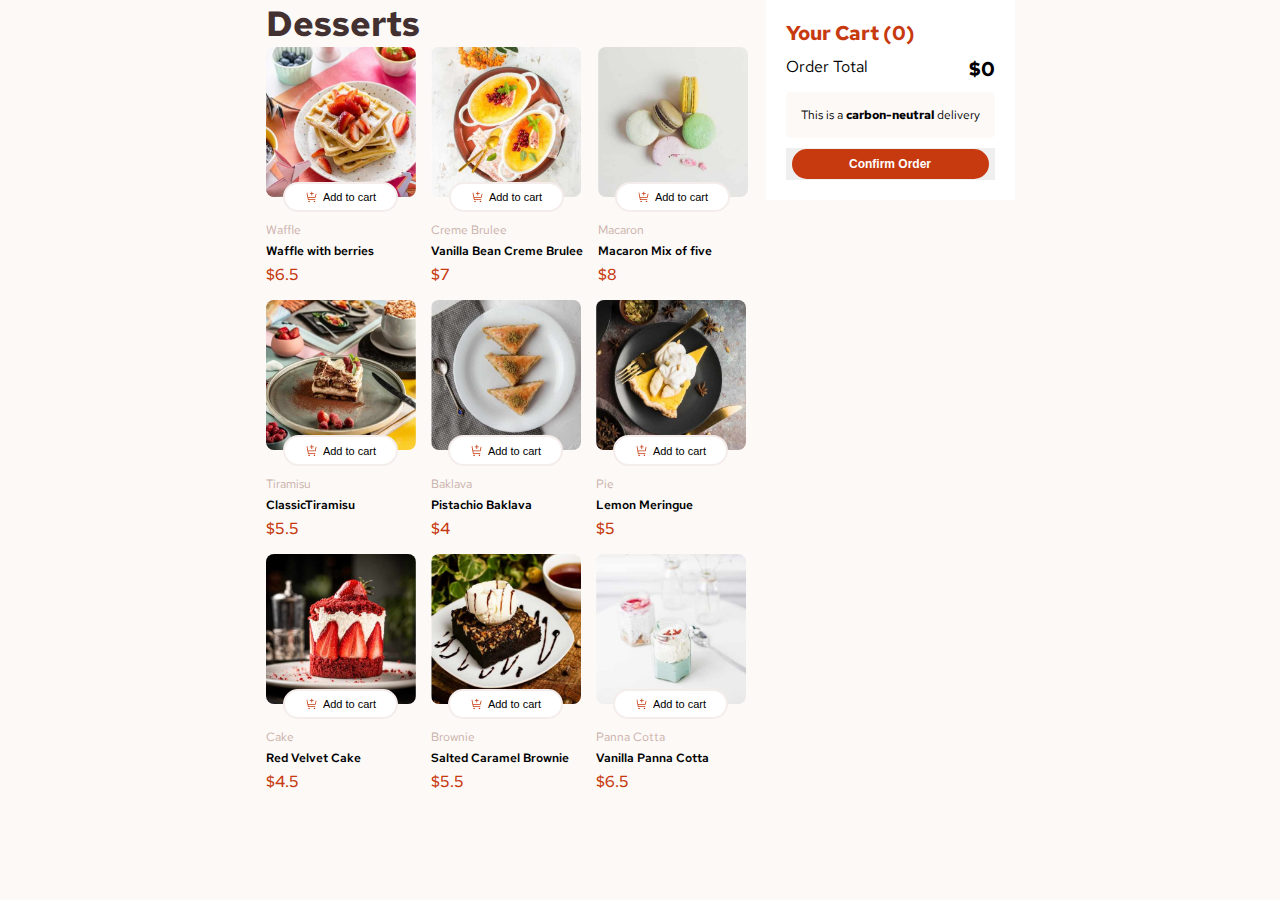
==== index.html @ 432cec5f "initial commit" ====
<!DOCTYPE html>
<html lang="en">
  <head>
    <meta charset="UTF-8" />
    <meta name="viewport" content="width=device-width, initial-scale=1.0" />
    <title>Responsive Layout</title>
    <link rel="stylesheet" href="style.css" />
  </head>
  <body>
    <div class="container">
      <div class="arrangement">
        <div class="image-container">
          <div class="desserts"><h3>Desserts</h3></div>
          <div class="images" id="productList"></div>
        </div>
        <div class="cart">
          <div id="heading">
            <h4>Your Cart <span id="cartQuantity"></span></h4>
          </div>
          <div id="cartList"></div>
          <div id="price">
            <div><p>Order Total</p></div>
            <div><p id="dollar">$46.50</p></div>
          </div>

          <div id="delivery">
            <p>This is a <span id="bold">carbon-neutral</span> delivery</p>
          </div>
          <button id="Confirm">
            <p class="order">Confirm Order</p>
          </button>
        </div>
      </div>
    </div>
    <div class="modal hide">
      <div class="modalContainer">
        <button id="closeModal">
          <img src="images/icon-order-confirmed.svg" alt="" />
        </button>
        <h1>Order Confirmed!</h1>
        <p>We hope you enjoy your food!</p>
        <div id="orderContent"></div>
        <div><button id="newOrder">Start New Order</button></div>
      </div>
    </div>
  </body>
  <script src="script.js"></script>
</html>
---- style.css ----
@import url("https://fonts.googleapis.com/css2?family=Red+Hat+Text:ital,wght@0,300..700;1,300..700&display=swap");

body {
  background-color: hsl(20, 50%, 98%);
  font-family: "Red Hat Text", sans-serif;
  position: relative;
}
.modal{
    position: absolute;
    background-color: rgb(0 0 0 /60%);
    width: 100%;
    height: 100vh;
    top: 0;
    display: flex;
    justify-content: center;
    align-items: center;

    
}
.modalContainer{
    background-color: #fff;
    padding: 8px;
    border-radius: 8px;
    width: 500px;
}
.hide{
    display: none;
}
#Confirm{
    width: 100%;
    border: none;
    cursor: pointer;
}
.desserts {
  font-family: "Red Hat Text", sans-serif;
  color: rgb(67, 49, 49);
  font-size: 30px;
  font-weight: 800;
}
#closeModal{
    background-color: transparent;
    border: none;
    cursor: pointer;
    
}
.images {
  display: flex;
  flex-wrap: wrap;
  width: 500px;
  gap: 15px;
}

.border {
  border: hsl(14, 86%, 42%) solid 2px;
}
img {
  border-radius: 8px;
}
.snack {
  font-weight: 400;
  color: hsl(14, 25%, 72%);
  font-size: 12px;
}
.dessert-name {
  font-weight: 600;
  font-size: 12px;
}
.amount {
  font-weight: 500;
  color: hsl(14, 86%, 42%);
  font-family: red hat text;
}
.cart {
  background-color: #fff;
  padding: 20px;
  height: fit-content;
}
#heading {
  color: hsl(14, 86%, 42%);
  font-weight: bold;
  font-size: 20px;
  margin-bottom: 10px;
}
.item-name {
  font-weight: 600;
}
.item {
  padding: 5px;
}
.repeat {
  color: hsl(14, 86%, 42%);
}
.arrangement {
  display: flex;
  justify-content: space-around;
}

.container {
  display: flex;
  justify-content: center;
  align-items: center;
  /* height: 100vh; */
}

.image-container {
  justify-content: center;
}
#delivery {
  background-color: hsl(20, 50%, 98%);
  padding: 15px;
  margin: 10px 0;
  border-radius: 5px;
  font-size: 12px;
}
#bold {
  font-weight: bold;
}
.description {
  display: flex;
  flex-direction: column;
  gap: 5px;
}

* {
  box-sizing: border-box;
  margin: 0;
}
.order {
  background-color: hsl(14, 86%, 42%);
  padding: 8px 0;
  border-radius: 15px;
  font-weight: 600;
  color: #fff;
  font-size: 12px;
  text-align: center;
}
#newOrder{
    background-color: hsl(14, 86%, 42%);
    padding: 8px 0;
    cursor: pointer;
    border-radius: 15px;
    font-weight: 600;
    color: #fff;
    text-align: center;
}
#price {
  display: flex;
  justify-content: space-between;
}
#dollar {
  font-weight: bold;
  font-size: 20px;
}
.product {
  display: flex;
  flex-direction: column;
}
.product > button {
  /* width: 100px; */
  padding: 7px 20px 7px 20px;
  margin: -10% auto 10px auto;
  border-radius: 50px;
  border: hsl(13, 31%, 94%) solid 2px;
  font-size: 11px;
  background-color: #fff;
  display: flex;
  align-items: center;
  justify-content: center;
  gap: 5px;
  cursor: pointer;
}
.cartProduct {
  display: flex;
  justify-content: space-between;
  align-items: center;
}
.cartProduct > button {
  border: 1px solid #caafa7;
  background-color: transparent;
  border-radius: 100%;
  height: 15px;
  width: 15px;
  cursor: pointer;
}

.modalProductContent > img{
    height: 50px;
    width: 50px;

}
.modalProductContainer, .modalProductContent, #orderContent, .modalTotalPrice{
    display: flex;
}
.modalProductContainer, .modalTotalPrice{
    justify-content: space-between;
    
}
#orderContent{
    padding: 8px;
    flex-direction: column;
    gap: 20px;
    
}
.modalProductContent{
    gap: 8px;
}



/* .icon{
    display: flex;
  
} */
@media (max-width: 480px) {
  .arrangement {
    flex-direction: column;
    width: 100%;
  }
  /* .container{
       
    } */
  .flex {
    flex-direction: column;
    gap: 8px;
  }
  .dessert-image {
    width: auto;
    object-fit: cover;
    height: 30vh;
  }
  .product > button {
    margin: -5% auto 10px auto;
    padding: 15px 0;
    width: 50%;
  }
}
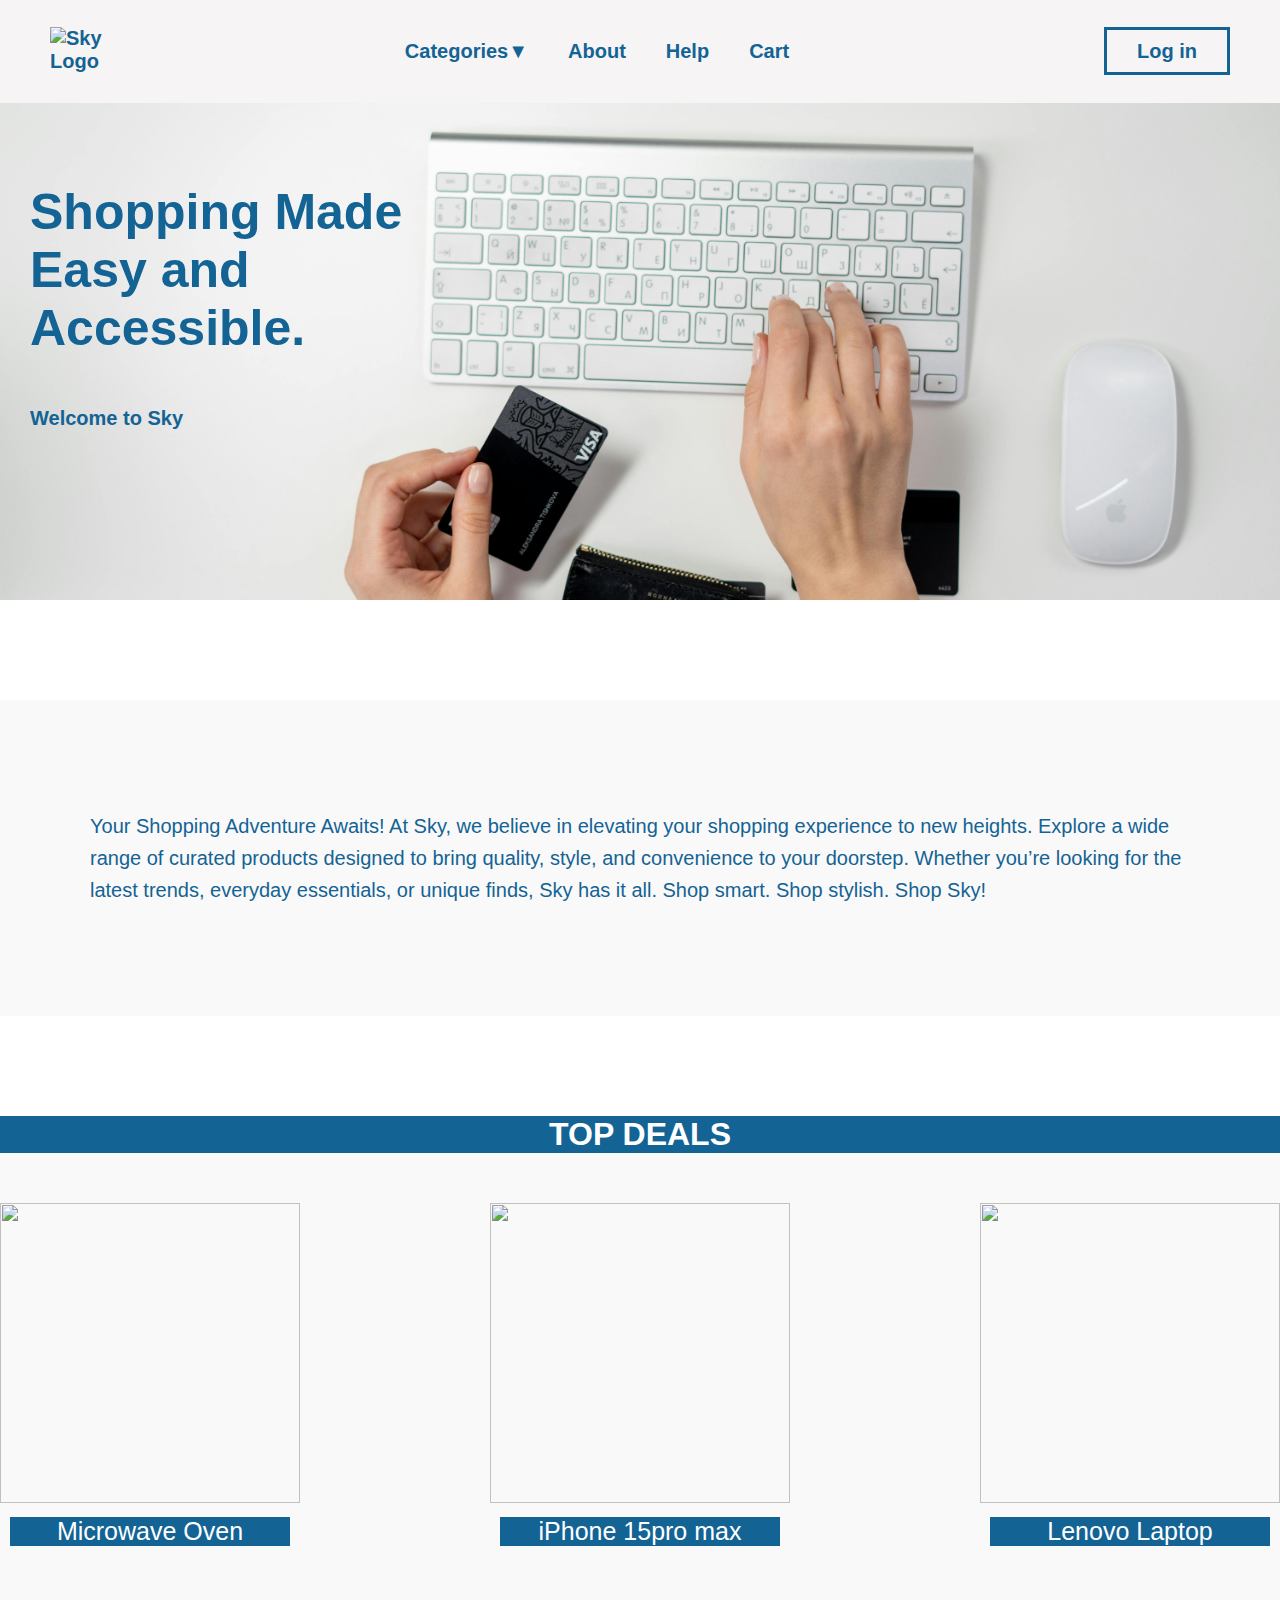
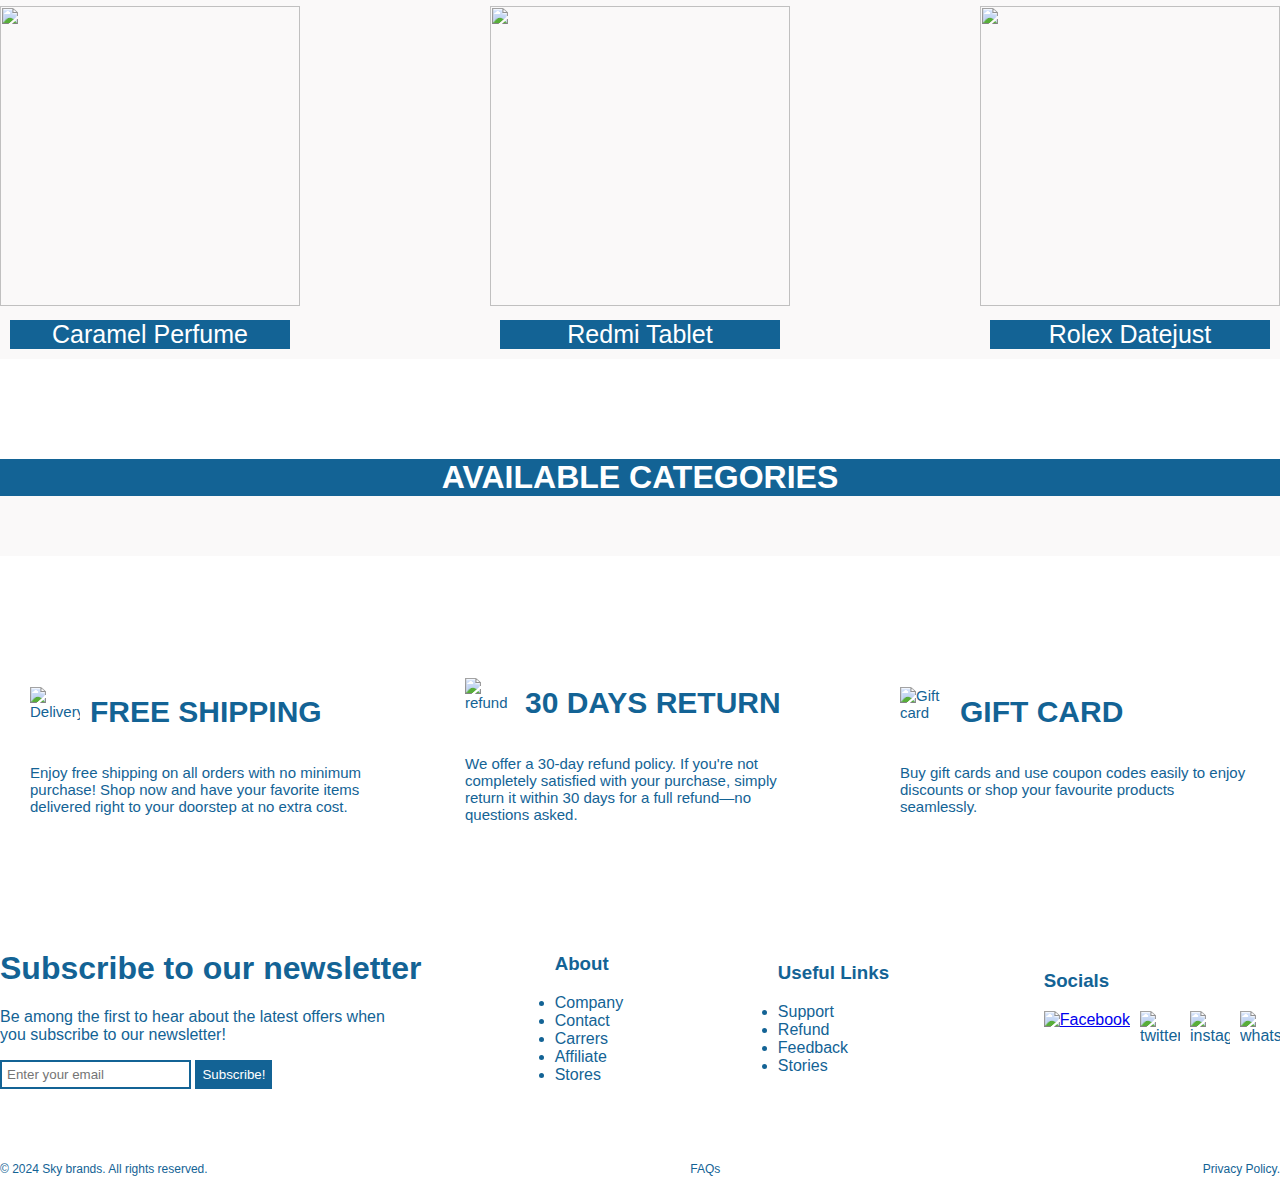
==== commit a5e8854b: "final attempt" ====
--- a/index.html
+++ b/index.html
@@ -3,47 +3,208 @@
   <head>
     <meta charset="UTF-8" />
     <meta name="viewport" content="width=device-width, initial-scale=1.0" />
-    <title>Responsive Layout</title>
-    <link rel="stylesheet" href="style.css" />
+    <title>Home page</title>
   </head>
+  <link rel="stylesheet" href="asset/CSS/style.css" />
+  <link rel="stylesheet" href="./asset/CSS/product-categories.CSS">
   <body>
-    <div class="container">
-      <div class="arrangement">
-        <div class="image-container">
-          <div class="desserts"><h3>Desserts</h3></div>
-          <div class="images" id="productList"></div>
-        </div>
-        <div class="cart">
-          <div id="heading">
-            <h4>Your Cart <span id="cartQuantity"></span></h4>
-          </div>
-          <div id="cartList"></div>
-          <div id="price">
-            <div><p>Order Total</p></div>
-            <div><p id="dollar">$46.50</p></div>
-          </div>
+    <div class="Total">
+      <div class="container">
+        <nav>
+          <div class="navTop">
+            <div class="navItem">
+              <img 
+                src="images/sky logo 3.png"
+                width="80px"
+                height="50px"
+                alt="Sky Logo"
+              />
+            </div>
+            <!-- <div class="sideBar">
+              <div class="details">
+              <p class="info" id="link">
+                 Categories▼</p>
+              
+              <p class="info"><a href="#deep" id="about">About</a></p>
+              <p class="info">Help</p>
+              <p> <a href="cart.html"  class="info">Cart</a> </p>
+            </div>
+            </div> -->
+            <div class="navItem">
+              <p class="info" id="link">
+                 Categories▼</p>
+              
+              <p class="info"><a href="#deep" id="about">About</a></p>
+              <p class="info">Help</p>
+              <p> <a href="cart.html"  class="info">Cart</a> </p>
+              <a href="#"><img src="images/menu_24dp_333_FILL0_wght400_GRAD0_opsz24.svg" alt="" class="menu"></a>
+            </div>
+            <p><a href="login.html"class="LogIn">Log in</a></p>
+          </div>
+          <div class="toogle-dropdown hide">
+            <div class="dropDown hide"></div>
+          </div>
+        </nav>
+        <div class="main">
+          <div class="intro">
+            <p>Shopping Made Easy and Accessible.</p>
+          </div>
+          <p id="Welcome">Welcome to Sky</p>
+        </div>
+          
 
-          <div id="delivery">
-            <p>This is a <span id="bold">carbon-neutral</span> delivery</p>
-          </div>
-          <button id="Confirm">
-            <p class="order">Confirm Order</p>
-          </button>
-        </div>
+          <!--<div id="start">
+            <h3>Get Started!</h3>
+          </div>-->
+       
       </div>
-    </div>
-    <div class="modal hide">
-      <div class="modalContainer">
-        <button id="closeModal">
-          <img src="images/icon-order-confirmed.svg" alt="" />
-        </button>
-        <h1>Order Confirmed!</h1>
-        <p>We hope you enjoy your food!</p>
-        <div id="orderContent"></div>
-        <div><button id="newOrder">Start New Order</button></div>
+      <div class="middle">
+       
+        <img class="lady" src="images/lady.jpg" alt="">
+   
+      <p id="body">
+        Your Shopping Adventure Awaits! At Sky, we believe in elevating your
+        shopping experience to new heights. Explore a wide range of curated
+        products designed to bring quality, style, and convenience to your
+        doorstep. Whether you’re looking for the latest trends, everyday
+        essentials, or unique finds, Sky has it all. 
+        Shop smart.
+         Shop stylish. Shop Sky!
+      </p>
+    </div>
+    <div class="topDeals">
+      <h1 class="tittle">TOP DEALS</h1>
+      <div class="deal1">
+      <div class="item"><img src="images/ovenn.jpg" width="300px" height="300px"alt="">
+      <p class="names">Microwave Oven</p></div>
+      <div class="item">
+      <img src="images/iphone.webp" width="300px" height="300px"alt="">
+    <p class="names">iPhone 15pro max</p></div>
+      <div class="item">
+      <img src="images/lenovo.webp" width="300px" height="300px" alt="">
+    <p class="names">Lenovo Laptop</p></div>
+    </div>
+    <div class="deal2">
+      <div class="item"><img src="images/perfume.avif" width="300px" height="300px" alt="">
+      <p class="names">Caramel Perfume</p></div>
+      <div class="item">
+      <img src="images/tablet.jpg" width="300px" height="300px"alt="">
+    <p class="names">Redmi Tablet</p></div>
+      <div class="item">
+      <img src="images/wrist watch.jpg" width="300px" height="300px" alt="">
+      <p class="names">Rolex Datejust</p>
+    </div>
+    </div>
+
+    </div>
+    
+      <div class="lowerBody">
+        <h1 class="available">AVAILABLE CATEGORIES</h1>
+        <div id="categoiesList"></div>
+        </div>
+        <div id="deep" class="deep">
+          <div class="details">
+            <div class="note">
+              <img
+                src="images/truck icon.png"
+                width="50px"
+                height="50px"
+                alt="Delivery"
+              />
+              <h1>FREE SHIPPING</h1>
+            </div>
+            <p>
+              Enjoy free shipping on all orders with no minimum purchase! Shop
+              now and have your favorite items delivered right to your doorstep
+              at no extra cost.
+            </p>
+          </div>
+          <div class="details">
+            <div class="note">
+              <img
+                src="images/refund.png"
+                width="50px"
+                height="50px"
+                alt="refund"
+              />
+              <h1>30 DAYS RETURN</h1>
+            </div>
+            <p>
+              We offer a 30-day refund policy. If you're not completely
+              satisfied with your purchase, simply return it within 30 days for
+              a full refund—no questions asked.
+            </p>
+          </div>
+          <div class="details">
+            <div class="note">
+              <img
+                src="images/gift card.jpg"
+                width="50px"
+                height="50px"
+                alt="Gift card"
+              />
+              <h1>GIFT CARD</h1>
+            </div>
+            <p>
+              Buy gift cards and use coupon codes easily to enjoy discounts or
+              shop your favourite products seamlessly.
+            </p>
+          </div>
+        </div>
+        <div class="footer">
+        <div class="newsletter">
+          <div class="subscibe">
+          <h1>Subscribe to our newsletter</h1>
+        </div>
+          <p>Be among the first to hear about the latest offers when you subscribe to our newsletter!</p>
+          <input type="text" placeholder="Enter your email" class="finput">
+          <button class="fbutton">Subscribe!</button>
+        </div>
+        <!-- <div class="rightFooter"> -->
+         
+          <ul>
+            <h3>About</h3>
+            <li>Company</li>
+              <li>Contact</li>
+              <li>Carrers</li>
+              <li>Affiliate</li>
+             <li>Stores</li>
+            
+          </ul>
+         
+          <ul >
+            <h3>Useful Links</h3>
+            
+            <div class="usefulLinks">
+            <li><a href="#">Support</a></li>
+              <li><a href="#">Refund</a></li>
+              <li><a href="#">Feedback</a></li>
+              <!-- <li>FAQ</li> -->
+             <li><a href="#">Stories</a></li>
+            </div>
+          </ul>
+       
+          <div class="socials">
+            <ul>
+          <h3>Socials</h3>
+          <div class="images">
+             <a href="https://web.facebook.com/?_rdc=1&_rdr#"><img src="images/facebook.jpg" width="40px" height="40px" alt="Facebook"></a> 
+              <img src="images/twitter.png" width="40px" height="40px" alt="twitter">
+              <img src="images/instagram.jpg"width="40px" height="40px" alt="instagram">
+              <img src="images/whatsapp.jpg"width="40px" height="40px" alt="whatsapp">
+            </div>
+          </div>
+        </ul>
+        <!-- </div> -->
+         
       </div>
+      <div class="copyright">
+        <p> © 2024 Sky brands. All rights reserved.</p>
+        <p>FAQs</p>
+        <p>Privacy Policy.</p>
+       </div>
+      </div>
     </div>
   </body>
-  <script src="script.js"></script>
+  <script src="./asset/js/script.js"></script>
 </html>
-
--- a/asset/CSS/style.css
+++ b/asset/CSS/style.css
@@ -0,0 +1,512 @@
+@import url("https://fonts.googleapis.com/css2?family=Inter:ital,opsz,wght@0,14..32,100..900;1,14..32,100..900&family=Poppins:ital,wght@0,100;0,200;0,300;0,400;0,500;0,600;0,700;0,800;0,900;1,100;1,200;1,300;1,400;1,500;1,600;1,700;1,800;1,900&display=swap");
+
+body {
+ margin: 0;
+ padding: 0;
+}
+.container {
+  background-image: url("/images/pexels-cottonbro-3944405.jpg");
+  background-position: top;
+  background-size: cover;
+  background-repeat: no-repeat;
+  height: 600px;
+  position: relative;
+ 
+}
+nav {
+  background-color: rgb(246, 244, 244);
+  
+  padding: 20px 50px;
+ 
+  position: relative;
+}
+.toogle-dropdown .hide {
+  display: none;
+}
+
+.toogle-dropdown {
+  display: block;
+
+}
+
+.dropDown .hide {
+  display: none;
+}
+
+.dropDown {
+
+  display: grid;
+  width: 100vw;
+  grid-template-columns: 1fr 1fr 1fr 1fr 1fr 1fr;
+  padding: 10px; 
+  position: absolute;
+  top: 100px;
+  left: 0; 
+  
+
+}
+
+
+.itemBox {
+  background-color: #f0f0f0;
+  padding: 5px;
+  text-align: center;
+  
+}
+ .itemSlug {
+  text-decoration: none;
+  display: flex;
+} 
+.items {
+  text-decoration: none;
+  color: rgb(19, 99, 149);
+}
+
+.navTop {
+  display: flex;
+  align-items: center;
+  justify-content: space-between;
+}
+.navItem {
+  display: flex;
+  align-items: center;
+  gap: 40px;
+  font-family: "Gill Sans", "Gill Sans MT", Calibri, "Trebuchet MS", sans-serif;
+  font-weight: 700;
+  cursor: pointer;
+  font-size: 20px;
+  color: rgb(19, 99, 149);
+}
+.sideBar{
+  position: fixed;
+  top: 0;
+  right: 0;
+  height: 100vh;
+  width: 250px;
+  z-index: 999;
+  background-color: rgba(255, 255, 255, 0.399);
+  backdrop-filter: blur(10px);
+  box-shadow: -10px 0 10px rgba(0,0,0,0.1);
+  /* display: none; */
+  align-items: flex-start;
+  justify-content: flex-start;
+  margin-left: 30px;
+
+
+}
+.menu{
+  display: none;
+}
+.details{
+  margin: 30px;
+  width: 100%;
+}
+#about{
+  text-decoration: none;
+  color: rgb(19, 99, 149);
+}
+
+#link {
+  text-decoration: none;
+  color: rgb(19, 99, 149);
+}
+.info {
+  text-decoration: none;
+  color: rgb(19, 99, 149) ;
+}
+.info:hover {
+  text-decoration: underline;
+}
+.LogIn {
+  border: 3px solid rgb(19, 99, 149);
+  color: rgb(19, 99, 149);
+  padding: 10px 30px;
+  cursor: pointer;
+  font-family: "Gill Sans", "Gill Sans MT", Calibri, "Trebuchet MS", sans-serif;
+  font-weight: 700;
+  font-size: 20px;
+  text-decoration: none;
+}
+
+.LogIn:hover {
+  background-color: rgb(19, 99, 149);
+  color: #fff;
+}
+.intro {
+  font-size: 50px;
+  font-weight: 600;
+  font-family: "Gill Sans", "Gill Sans MT", Calibri, "Trebuchet MS", sans-serif;
+  width: 400px;
+  color:rgb(19, 99, 149);
+}
+.middle {
+  display: flex;
+  margin-top: 100px;
+  justify-content: space-between;
+  justify-items: center;
+  background-color: rgb(250, 249, 249);
+  padding: 40px;
+}
+
+#Welcome {
+  font-family: "Gill Sans", "Gill Sans MT", Calibri, "Trebuchet MS", sans-serif;
+  font-weight: bold;
+  font-size: 20px;
+  width: fit-content;
+  color:rgb(19, 99, 149);
+}
+#body {
+  font-family: "Gill Sans", "Gill Sans MT", Calibri, "Trebuchet MS", sans-serif;
+  font-weight: 500;
+  font-size: 20px;
+  color: rgb(19, 99, 149);
+  line-height: 2rem;
+  padding: 50px;
+}
+.main {
+  padding: 30px;
+  color: rgb(61, 130, 173) !important;
+}
+
+.tittle {
+  background-color: rgb(19, 99, 149);
+  text-align: center;
+  color: white;
+  font-family: "Gill Sans", "Gill Sans MT", Calibri, "Trebuchet MS", sans-serif;
+  margin-top: 100px;
+  margin-bottom: 30px;
+}
+.topDeals {
+  background-color: rgb(250, 249, 249);
+}
+.deal1 {
+  display: flex;
+  justify-content: space-between;
+  margin: 50px 0;
+}
+
+.deal2 {
+  display: flex;
+  justify-content: space-between;
+  margin: 50px 0;
+}
+.names {
+  background-color: rgb(19, 99, 149);
+  color: white;
+  font-family: "Gill Sans", "Gill Sans MT", Calibri, "Trebuchet MS", sans-serif;
+  text-align: center;
+  margin: 10px;
+  font-size: 25px;
+}
+.available {
+  background-color: rgb(19, 99, 149);
+  color: white;
+  text-align: center;
+  font-family: "Gill Sans", "Gill Sans MT", Calibri, "Trebuchet MS", sans-serif;
+  margin-top: 100px;
+  margin-bottom: 20px;
+}
+#categoiesList {
+  padding: 20px;
+  display: flex;
+  flex-wrap: wrap; 
+}
+.lowerBody {
+  /* background-color: skyblue; */
+  background-color: rgb(250, 249, 249);
+}
+.grouping {
+  background-color: rgb(250, 249, 249);
+}
+.firstGrouping {
+  display: flex;
+  align-items: center;
+  justify-content: space-between;
+  /* flex-wrap: wrap; */
+  margin-top: 40px;
+  margin-left: 10px;
+  /* border: 3px solid black; */
+  /* gap: 20px; */
+}
+.secondGrouping {
+  display: flex;
+  align-items: center;
+  justify-content: space-between;
+  /* flex-wrap: wrap; */
+  margin-top: 40px;
+  margin-left: 10px;
+  /* border: 3px solid black; */
+  /* gap: 20px; */
+}
+.deals {
+  color: rgb(19, 99, 149);
+  font-size: 20px;
+  font-weight: 700;
+  font-family: "Gill Sans", "Gill Sans MT", Calibri, "Trebuchet MS", sans-serif;
+  cursor: pointer;
+}
+.deals:hover {
+  transform: scale(1.1);
+  text-shadow: 2px 2px 4px gray;
+  text-decoration: underline;
+}
+.details {
+  color: rgb(19, 99, 149);
+  font-size: 15px;
+  font-family: "Gill Sans", "Gill Sans MT", Calibri, "Trebuchet MS", sans-serif;
+  width: 350px;
+  padding-top: 10px;
+  margin-top: 100px;
+}
+.deep {
+  display: flex;
+  justify-content: space-between;
+  align-items: center;
+}
+.note {
+  display: flex;
+  align-items: center;
+  /* justify-content: space-between; */
+  gap: 10px;
+  font-family: "Gill Sans", "Gill Sans MT", Calibri, "Trebuchet MS", sans-serif;
+}
+.finput {
+  padding: 5px;
+  border: rgb(19, 99, 149) solid 2px;
+}
+.newsletter {
+  width: 400px;
+}
+.subscibe {
+  width: 500px;
+}
+.usefulLinks li a{
+  text-decoration: none;
+  color:rgb(19, 99, 149) ;
+}
+.fbutton {
+  padding: 5px;
+  background-color: rgb(19, 99, 149);
+  color: white;
+  border: rgb(19, 99, 149) solid 2px;
+  cursor: pointer;
+}
+.fbutton:hover {
+  background-color: white;
+  color: rgb(19, 99, 149);
+}
+.images {
+  display: flex;
+  gap: 10px;
+  /* margin-right: 10px; */
+}
+/* .rightfooter{ */
+/* display: flex; */
+/* } */
+.footer {
+  display: flex;
+  align-items: center;
+  justify-content: space-between;
+  color: rgb(19, 99, 149);
+  font-family: "Gill Sans", "Gill Sans MT", Calibri, "Trebuchet MS", sans-serif;
+  margin-top: 50px;
+}
+.socials {
+  align-content: center;
+  align-self: center;
+  align-items: center;
+}
+.copyright {
+  display: flex;
+  justify-content: space-between;
+  color: rgb(19, 99, 149);
+  font-family: "Gill Sans", "Gill Sans MT", Calibri, "Trebuchet MS", sans-serif;
+  font-size: 12px;
+  margin-top: 50px;
+}
+
+/* MEDIA QUERIES */
+/* TABLET */
+@media (max-width: 768px) {
+  .intro {
+    width: 30%;
+    font-size: 30px;
+  }
+}
+/* MOBILE */
+@media (max-width: 480px) {
+  body {
+    padding: 15px;
+  }
+  .Total {
+    padding: 5px;
+  }
+  .info {
+    display: none;
+  }
+  .navTop {
+    display: flex;
+    flex-direction: column;
+  }
+  .navItem {
+    display: flex;
+    flex-direction: column;
+  }
+  .menu{
+    display: flex;
+  }
+  .sideBar{
+    position: fixed;
+    top: 0;
+    right: 0;
+    height: 100vh;
+    width: 250px;
+    z-index: 999;
+    background-color: rgba(255, 255, 255, 0.399);
+    backdrop-filter: blur(10px);
+    box-shadow: -10px 0 10px rgba(0,0,0,0.1);
+    /* display: none; */
+    align-items: flex-start;
+    justify-content: flex-start;
+    margin-left: 30px;
+  }  
+  .container {
+    background-image: url("/images/pexels-cottonbro-3944405.jpg");
+    height: 60vh;
+    width: 100%;
+    top: auto;
+  }
+  .intro {
+    width: 20%;
+    font-size: 15px;
+  }
+  .middle {
+    display: flex;
+    flex-direction: column;
+    align-items: center;
+  }
+  .lady{
+    width: 90vw;
+    height: 50vh;
+    align-items: center;
+  }
+  #body {
+    width: 120%;
+    font-size: 20px;
+    /* padding: 20px; */
+  }
+  .deal1 {
+    display: flex;
+    flex-direction: column;
+    padding: 30px;
+    width: 100%;
+    height: 100%;
+  }
+  .deal2 {
+    display: flex;
+    flex-direction: column;
+    padding: 30px;
+    width: 100%;
+    height: 100%;
+  }
+  .item {
+  }
+  .names {
+    align-items: center;
+    width:90%;
+
+  }
+  .available {
+    width: 100%;
+  }
+  #categoiesList{
+    display: flex;
+    flex-direction: column;
+  }
+  .firstGrouping {
+    display: flex;
+    flex-direction: column;
+    justify-content: center;
+    padding: 30px;
+  }
+  .secondGrouping {
+    display: flex;
+    flex-direction: column;
+    justify-content: center;
+    padding: 30px;
+  }
+  .note {
+    display: flex;
+    flex-direction: column;
+  }
+  .deep {
+    display: flex;
+    flex-direction: column;
+    width: 100%;
+    padding: 20px;
+  }
+  .footer {
+    display: flex;
+    flex-direction: column;
+    padding: 20px;
+  }
+  .newsletter {
+    width: 120%;
+  }
+  .subscibe {
+    width: 100%;
+  }
+  .socials {
+    display: flex;
+    flex-direction: column;
+  }
+  .copyright {
+    display: flex;
+    flex-direction: column;
+    padding-left: 70px;
+  }
+}
+/* MOBILE */
+/*@media (max-width: 480px) {
+  .navTop {
+    display: flex;
+    flex-direction: column;
+  }
+  .navItem {
+    display: none;
+    flex-direction: column;
+    
+  }
+  .container {
+    background-image: url("/images/laptop\ ecommerce.jpg");
+    height: 50%;
+    width: 100%;
+  }
+  
+.intro{
+  width: 20%;
+  font-size: 25px;
+  
+}
+.middle{
+  display: flex;
+  flex-direction: column;
+}
+#body{
+  width: 100%;
+  font-size: 20px; 
+  justify-content: center;
+}
+.deal1{
+  display: flex;
+  flex-direction: column;
+  padding: 30px;
+  width: 50%;
+}
+.footer{
+  display: flex;
+  flex-direction: column;
+  justify-content: center;
+  align-items: center;
+}
+}*/
--- a/asset/CSS/product-categories.CSS
+++ b/asset/CSS/product-categories.CSS
@@ -0,0 +1,18 @@
+#categoiesList{
+    display: flex;
+    width: 100%;
+    flex-wrap: wrap;
+    justify-content: space-between;
+    gap: 10px;
+}
+.categoryItem{
+    text-decoration: none;
+    padding: 10px;
+    color:  rgb(19, 99, 149);
+    /* width: 200px; */
+    /* height: 100px; */
+    display: flex;
+    justify-content: center;
+    align-items: center;
+    
+}